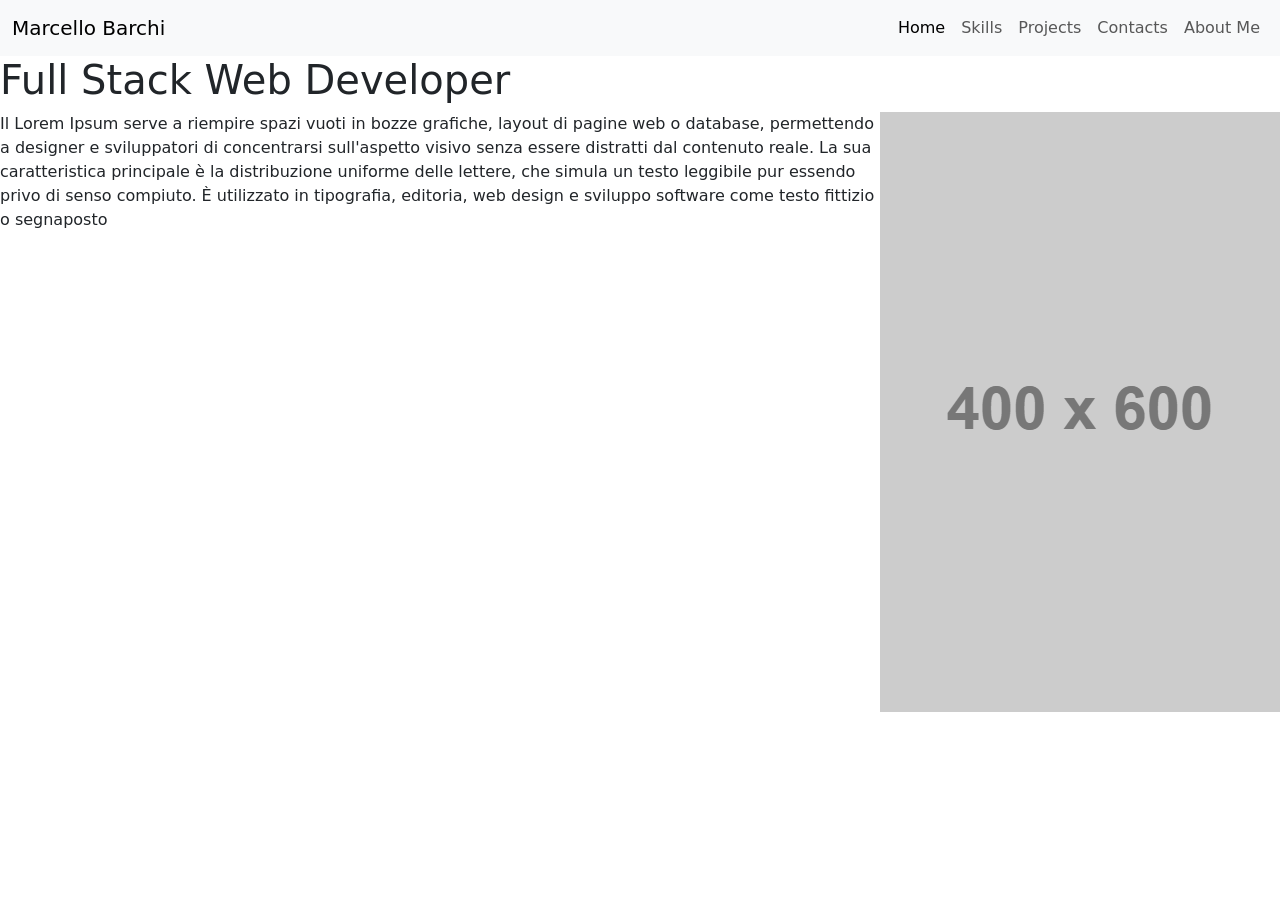
==== index.html @ 71aed59d "Aggiunta e configurazione navbar Bootstrap ( brand, sezione about me e allineamento dei link a destr" ====
<!DOCTYPE html>
<html>
    <head>
        <meta name="viewport" content="width=device-width, initial-scale=1">
        <meta charset="utf-8">
        <title>Full Stack Web Developer</title>
        <link rel="stylesheet" href="assets/css/style.css">
        <!--Bootstrap CSS/CDN-->
        <link href="https://cdn.jsdelivr.net/npm/bootstrap@5.3.8/dist/css/bootstrap.min.css" rel="stylesheet" integrity="sha384-sRIl4kxILFvY47J16cr9ZwB07vP4J8+LH7qKQnuqkuIAvNWLzeN8tE5YBujZqJLB" crossorigin="anonymous">     
    </head>
    <body>
        <header>
            <nav class="navbar navbar-expand-lg bg-body-tertiary">
                <div class="container-fluid">
                    <a class="navbar-brand" href="#">Marcello Barchi</a>
                    <button class="navbar-toggler" type="button" data-bs-toggle="collapse" data-bs-target="#navbarNav" aria-controls="navbarNav" aria-expanded="false" aria-label="Toggle navigation">
                    <span class="navbar-toggler-icon"></span>
                    </button>
                    <div class="collapse navbar-collapse" id="navbarNav">
                    <ul class="navbar-nav ms-auto">
                        <li class="nav-item">
                        <a class="nav-link active" aria-current="page" href="#">Home</a>
                        </li>
                        <li class="nav-item">
                        <a class="nav-link" href="#">Skills</a>
                        </li>
                        <li class="nav-item">
                        <a class="nav-link" href="#">Projects</a>
                        </li>
                        <li class="nav-item">
                        <a class="nav-link" href="#">Contacts</a>
                        </li>
                        <li class="nav-item">
                            <a class="nav-link" href="#">About Me</a>
                        <!--<a class="nav-link disabled" aria-disabled="true">Disabled</a>-->
                        </li>
                    </ul>
                    </div>
                </div>
                </nav>
        </header>
        <main>
            <div>
                <h1>Full Stack Web Developer</h1>
            </div>
            <div>
                <image id="profilo" src="assets/img/placeholder-400x600.png" alt="placeholder-400x600"></image>
            </div>
            <div>
                <p>Il Lorem Ipsum serve a riempire spazi vuoti in bozze grafiche, layout di pagine web o database, permettendo a designer e sviluppatori di concentrarsi sull'aspetto visivo senza essere distratti dal contenuto reale. La sua caratteristica principale è la distribuzione uniforme delle lettere, che simula un testo leggibile pur essendo privo di senso compiuto. È utilizzato in tipografia, editoria, web design e sviluppo software come testo fittizio o segnaposto</p>
            </div>
        </main>
        <footer></footer>
        <!-- Bootstrap Js -->
        <script src="https://cdn.jsdelivr.net/npm/bootstrap@5.3.8/dist/js/bootstrap.bundle.min.js" integrity="sha384-FKyoEForCGlyvwx9Hj09JcYn3nv7wiPVlz7YYwJrWVcXK/BmnVDxM+D2scQbITxI" crossorigin="anonymous"></script>
    </body>
</html>
---- assets/css/style.css ----
/****************************************************

                    File CSS beta 
                    
****************************************************/
/* |||||||||||||||||||||||||||||||||||||||||||||||||||||||*/
/* Imposta il box model su border-box per tutti gli elementi
   così padding e border non aumentano la larghezza totale */

html {
    box-sizing: border-box;
}
*,*::before, *::after {
    box-sizing: inherit;
}
/* ||||||||||||||||||||||||||||||||||||||||||||||||||||||| */



/* File CSS */

#profilo {
    float: right;
}
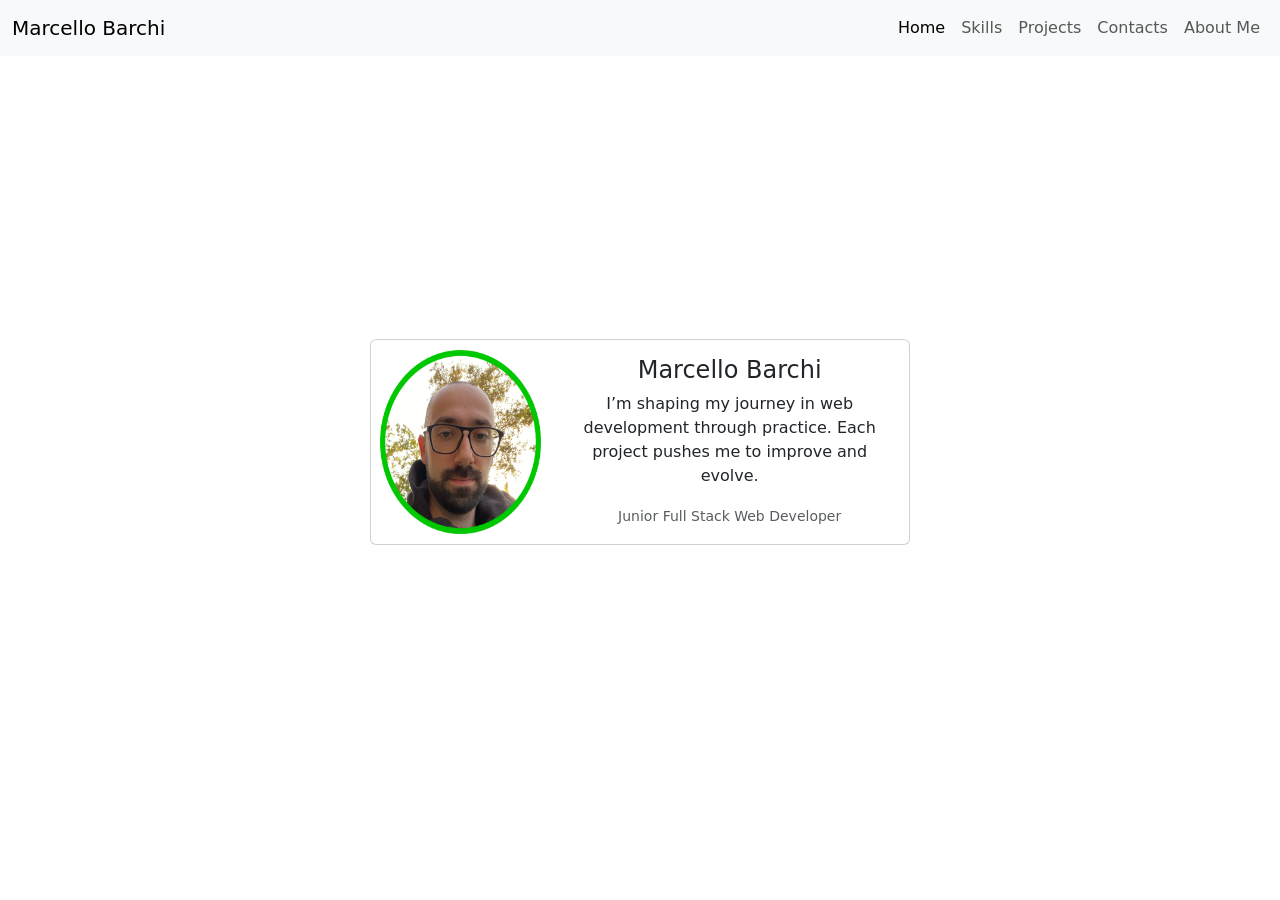
==== commit 1e51112b: "Sostituito layout homepage con card profilo Bootstrap e rimosso codice index/CSS obsoleto" ====
--- a/index.html
+++ b/index.html
@@ -10,7 +10,7 @@
     </head>
     <body>
         <header>
-            <nav class="navbar navbar-expand-lg bg-body-tertiary">
+            <nav class="navbar navbar-expand-lg bg-body-tertiary fixed-top">
                 <div class="container-fluid">
                     <a class="navbar-brand" href="#">Marcello Barchi</a>
                     <button class="navbar-toggler" type="button" data-bs-toggle="collapse" data-bs-target="#navbarNav" aria-controls="navbarNav" aria-expanded="false" aria-label="Toggle navigation">
@@ -39,16 +39,24 @@
                 </div>
                 </nav>
         </header>
-        <main>
-            <div>
-                <h1>Full Stack Web Developer</h1>
-            </div>
-            <div>
-                <image id="profilo" src="assets/img/placeholder-400x600.png" alt="placeholder-400x600"></image>
-            </div>
-            <div>
-                <p>Il Lorem Ipsum serve a riempire spazi vuoti in bozze grafiche, layout di pagine web o database, permettendo a designer e sviluppatori di concentrarsi sull'aspetto visivo senza essere distratti dal contenuto reale. La sua caratteristica principale è la distribuzione uniforme delle lettere, che simula un testo leggibile pur essendo privo di senso compiuto. È utilizzato in tipografia, editoria, web design e sviluppo software come testo fittizio o segnaposto</p>
-            </div>
+        <main class="d-flex flex-column justify-content-center align-items-center min-vh-100 text-center">
+            <section>
+                <!-- Card Profile -->
+                    <div class="card mb-3" style="max-width: 540px;">
+                        <div class="row g-0">
+                            <div class="col-md-4 d-flex align-items-center justify-content-center">
+                                <img id="profilo" src="assets/img/pi.png" class="img-fluid rounded-start" alt="Profile-image">
+                            </div>
+                            <div class="col-md-8">
+                            <div class="card-body">
+                                <h4 class="card-title text-center">Marcello Barchi</h4>
+                                <p class="card-text text-center">I’m shaping my journey in web development through practice. Each project pushes me to improve and evolve.</p>
+                                <p class="card-text text-center"><small class="text-body-secondary">Junior Full Stack Web Developer</small></p>
+                            </div>
+                            </div>
+                        </div>
+                    </div>
+            </section>
         </main>
         <footer></footer>
         <!-- Bootstrap Js -->
--- a/assets/css/style.css
+++ b/assets/css/style.css
@@ -1,6 +1,6 @@
-/****************************************************
+/****************************************************\
 
-                    File CSS beta 
+                    File CSS BETA 
                     
 ****************************************************/
 /* |||||||||||||||||||||||||||||||||||||||||||||||||||||||*/
@@ -17,8 +17,25 @@
 
 
 
-/* File CSS */
+/*Elements*/
+
+/*body {
+    padding-block-start: 70px;
+}*/
+h1 {
+    text-align:center;
+}
+
+p {
+    text-align:justify;
+}
+
+
+/* IDs */
 
 #profilo {
-    float: right;
-}+    width: 90%;
+    height: 90%;
+}
+
+/* Classes */
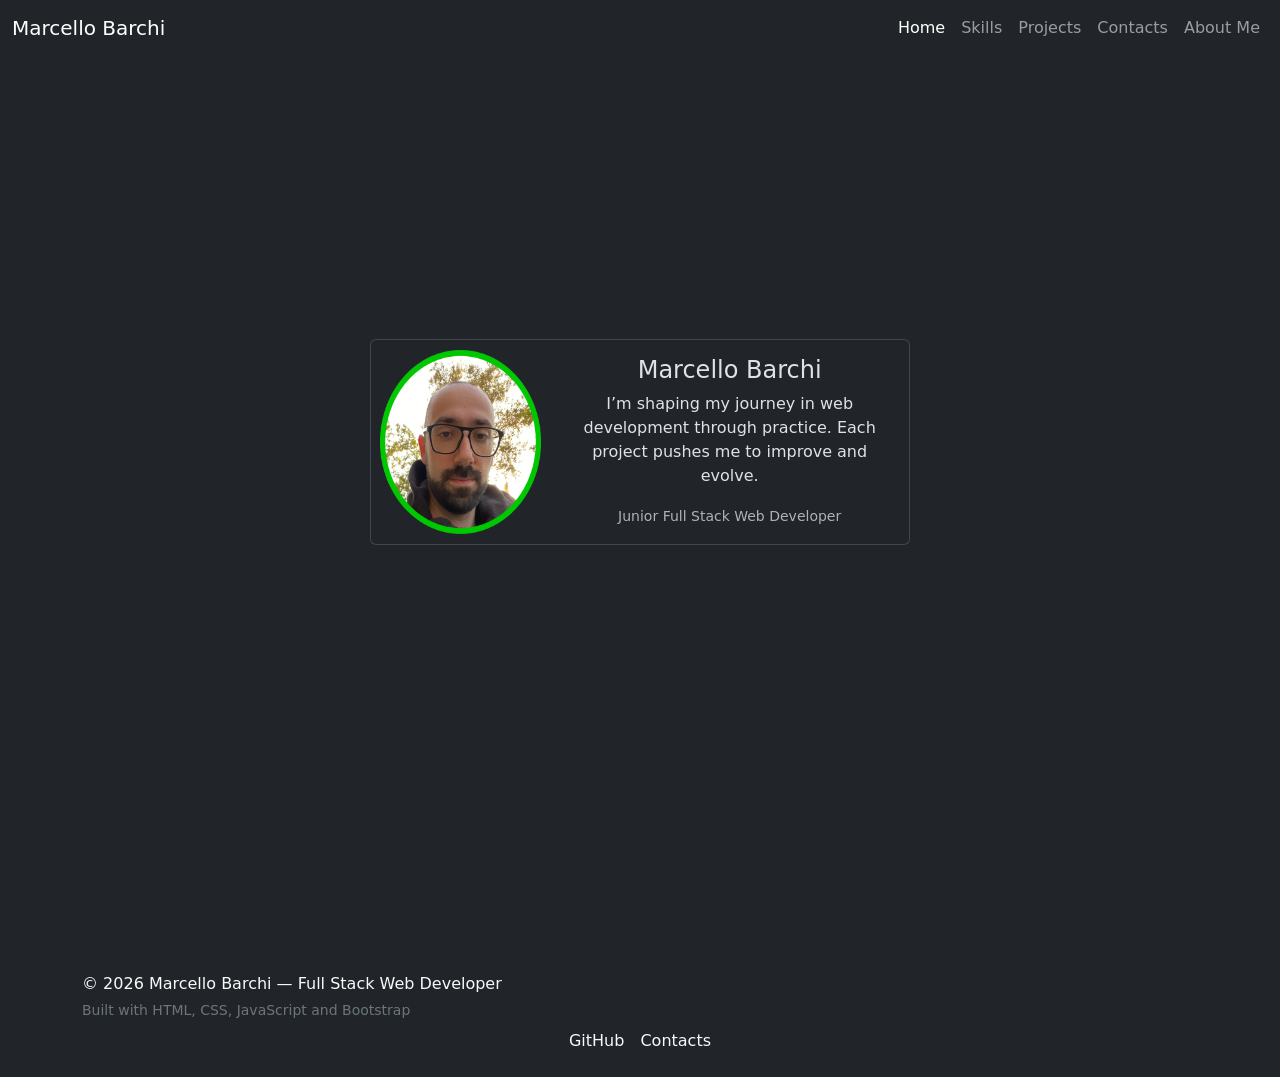
==== commit ae5226e7: "Aggiunto tema scuro e footer in tutte le pagine." ====
--- a/index.html
+++ b/index.html
@@ -1,5 +1,5 @@
 <!DOCTYPE html>
-<html>
+<html data-bs-theme="dark">
     <head>
         <meta name="viewport" content="width=device-width, initial-scale=1">
         <meta charset="utf-8">
@@ -10,34 +10,7 @@
     </head>
     <body>
         <header>
-            <nav class="navbar navbar-expand-lg bg-body-tertiary fixed-top">
-                <div class="container-fluid">
-                    <a class="navbar-brand" href="#">Marcello Barchi</a>
-                    <button class="navbar-toggler" type="button" data-bs-toggle="collapse" data-bs-target="#navbarNav" aria-controls="navbarNav" aria-expanded="false" aria-label="Toggle navigation">
-                    <span class="navbar-toggler-icon"></span>
-                    </button>
-                    <div class="collapse navbar-collapse" id="navbarNav">
-                    <ul class="navbar-nav ms-auto">
-                        <li class="nav-item">
-                        <a class="nav-link active" aria-current="page" href="#">Home</a>
-                        </li>
-                        <li class="nav-item">
-                        <a class="nav-link" href="#">Skills</a>
-                        </li>
-                        <li class="nav-item">
-                        <a class="nav-link" href="#">Projects</a>
-                        </li>
-                        <li class="nav-item">
-                        <a class="nav-link" href="#">Contacts</a>
-                        </li>
-                        <li class="nav-item">
-                            <a class="nav-link" href="#">About Me</a>
-                        <!--<a class="nav-link disabled" aria-disabled="true">Disabled</a>-->
-                        </li>
-                    </ul>
-                    </div>
-                </div>
-                </nav>
+            <div id="navbar"></div>
         </header>
         <main class="d-flex flex-column justify-content-center align-items-center min-vh-100 text-center">
             <section>
@@ -45,7 +18,7 @@
                     <div class="card mb-3" style="max-width: 540px;">
                         <div class="row g-0">
                             <div class="col-md-4 d-flex align-items-center justify-content-center">
-                                <img id="profilo" src="assets/img/pi.png" class="img-fluid rounded-start" alt="Profile-image">
+                                <img id="profilo" src="assets/img/pi.png" class="img-fluid" alt="Profile-image">    <!--rounded start-->
                             </div>
                             <div class="col-md-8">
                             <div class="card-body">
@@ -58,8 +31,9 @@
                     </div>
             </section>
         </main>
-        <footer></footer>
+        <div id="footer"></div>
         <!-- Bootstrap Js -->
         <script src="https://cdn.jsdelivr.net/npm/bootstrap@5.3.8/dist/js/bootstrap.bundle.min.js" integrity="sha384-FKyoEForCGlyvwx9Hj09JcYn3nv7wiPVlz7YYwJrWVcXK/BmnVDxM+D2scQbITxI" crossorigin="anonymous"></script>
+        <script src="assets/js/includes.js"></script>
     </body>
 </html>
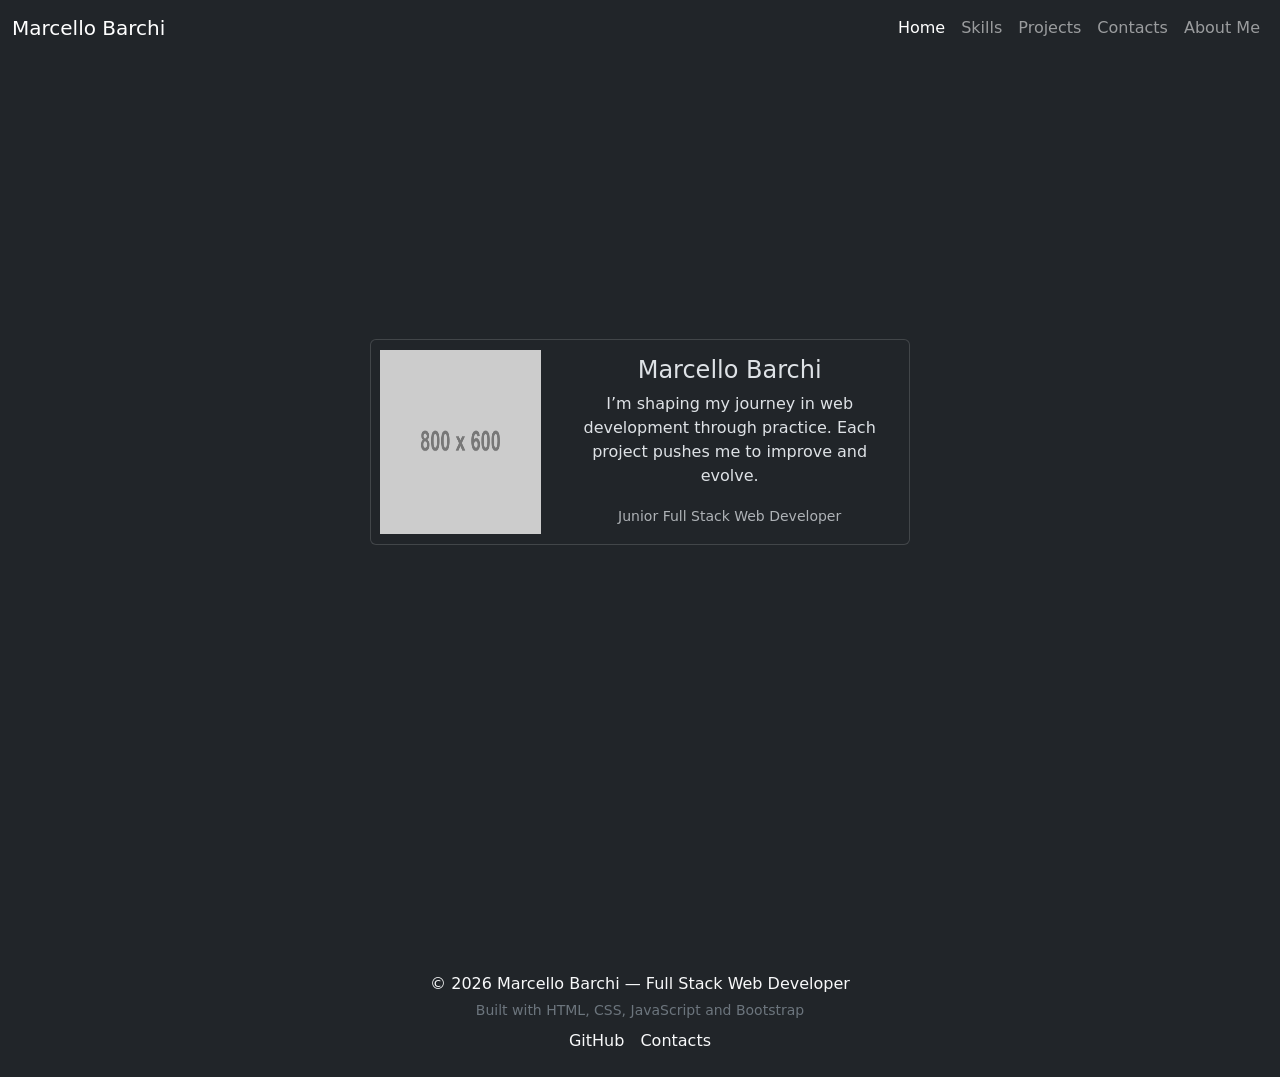
==== commit ba0134b0: "Changed formatting with Prettier and replaced images with placeholders" ====
--- a/index.html
+++ b/index.html
@@ -1,39 +1,66 @@
-<!DOCTYPE html>
+<!doctype html>
 <html data-bs-theme="dark">
-    <head>
-        <meta name="viewport" content="width=device-width, initial-scale=1">
-        <meta charset="utf-8">
-        <title>Full Stack Web Developer</title>
-        <link rel="stylesheet" href="assets/css/style.css">
-        <!--Bootstrap CSS/CDN-->
-        <link href="https://cdn.jsdelivr.net/npm/bootstrap@5.3.8/dist/css/bootstrap.min.css" rel="stylesheet" integrity="sha384-sRIl4kxILFvY47J16cr9ZwB07vP4J8+LH7qKQnuqkuIAvNWLzeN8tE5YBujZqJLB" crossorigin="anonymous">     
-    </head>
-    <body>
-        <header>
-            <div id="navbar"></div>
-        </header>
-        <main class="d-flex flex-column justify-content-center align-items-center min-vh-100 text-center">
-            <section>
-                <!-- Card Profile -->
-                    <div class="card mb-3" style="max-width: 540px;">
-                        <div class="row g-0">
-                            <div class="col-md-4 d-flex align-items-center justify-content-center">
-                                <img id="profilo" src="assets/img/pi.png" class="img-fluid" alt="Profile-image">    <!--rounded start-->
-                            </div>
-                            <div class="col-md-8">
-                            <div class="card-body">
-                                <h4 class="card-title text-center">Marcello Barchi</h4>
-                                <p class="card-text text-center">I’m shaping my journey in web development through practice. Each project pushes me to improve and evolve.</p>
-                                <p class="card-text text-center"><small class="text-body-secondary">Junior Full Stack Web Developer</small></p>
-                            </div>
-                            </div>
-                        </div>
-                    </div>
-            </section>
-        </main>
-        <div id="footer"></div>
-        <!-- Bootstrap Js -->
-        <script src="https://cdn.jsdelivr.net/npm/bootstrap@5.3.8/dist/js/bootstrap.bundle.min.js" integrity="sha384-FKyoEForCGlyvwx9Hj09JcYn3nv7wiPVlz7YYwJrWVcXK/BmnVDxM+D2scQbITxI" crossorigin="anonymous"></script>
-        <script src="assets/js/includes.js"></script>
-    </body>
-</html>+  <head>
+    <meta name="viewport" content="width=device-width, initial-scale=1" />
+    <meta charset="utf-8" />
+    <title>Full Stack Web Developer</title>
+    <link rel="stylesheet" href="assets/css/style.css" />
+    <!--Bootstrap CSS/CDN-->
+    <link
+      href="https://cdn.jsdelivr.net/npm/bootstrap@5.3.8/dist/css/bootstrap.min.css"
+      rel="stylesheet"
+      integrity="sha384-sRIl4kxILFvY47J16cr9ZwB07vP4J8+LH7qKQnuqkuIAvNWLzeN8tE5YBujZqJLB"
+      crossorigin="anonymous"
+    />
+  </head>
+
+  <body>
+    <header>
+      <div id="navbar"></div>
+    </header>
+    <main
+      class="d-flex flex-column justify-content-center align-items-center min-vh-100 text-center"
+    >
+      <section>
+        <!-- Card Profile -->
+        <div class="card mb-3" style="max-width: 540px">
+          <div class="row g-0">
+            <div
+              class="col-md-4 d-flex align-items-center justify-content-center"
+            >
+              <img
+                id="profilo"
+                src="assets/img/placeholder-800x600.png"
+                class="img-fluid"
+                alt="Profile-image"
+              />
+              <!--rounded start-->
+            </div>
+            <div class="col-md-8">
+              <div class="card-body">
+                <h4 class="card-title text-center">Marcello Barchi</h4>
+                <p class="card-text text-center">
+                  I’m shaping my journey in web development through practice.
+                  Each project pushes me to improve and evolve.
+                </p>
+                <p class="card-text text-center">
+                  <small class="text-body-secondary"
+                    >Junior Full Stack Web Developer</small
+                  >
+                </p>
+              </div>
+            </div>
+          </div>
+        </div>
+      </section>
+    </main>
+    <div id="footer"></div>
+    <!-- Bootstrap Js -->
+    <script
+      src="https://cdn.jsdelivr.net/npm/bootstrap@5.3.8/dist/js/bootstrap.bundle.min.js"
+      integrity="sha384-FKyoEForCGlyvwx9Hj09JcYn3nv7wiPVlz7YYwJrWVcXK/BmnVDxM+D2scQbITxI"
+      crossorigin="anonymous"
+    ></script>
+    <script src="assets/js/includes.js"></script>
+  </body>
+</html>
--- a/assets/css/style.css
+++ b/assets/css/style.css
@@ -8,14 +8,23 @@
    così padding e border non aumentano la larghezza totale */
 
 html {
-    box-sizing: border-box;
+  box-sizing: border-box;
 }
-*,*::before, *::after {
-    box-sizing: inherit;
+
+*,
+*::before,
+*::after {
+  box-sizing: inherit;
 }
-/* ||||||||||||||||||||||||||||||||||||||||||||||||||||||| */
 
+/* ============== Phone Media Queries ==================== */
+@media (max-width: 767px) {
+  body {
+    padding-block-start: 70px;
+  }
+}
 
+/* =======================================================*/
 
 /*Elements*/
 
@@ -23,19 +32,77 @@
     padding-block-start: 70px;
 }*/
 h1 {
-    text-align:center;
+  text-align: center;
 }
 
 p {
-    text-align:justify;
+  text-align: justify;
 }
 
+/* Classes */
+
+.btn-skill {
+  color: white;
+  width: 100%;
+  margin-bottom: 10px;
+}
+
+.btn-html {
+  background-color: #e34f26 !important;
+}
+
+.btn-css {
+  background-color: #1572b6 !important;
+}
+
+.btn-js {
+  background-color: #f7df1e !important;
+  color: black !important;
+}
+
+.btn-bootstrap {
+  background-color: #7952b3 !important;
+}
+
+.btn-php {
+  background-color: #777bb4 !important;
+}
+
+.btn-mysql {
+  background-color: #00758f !important;
+}
+
+.btn-git {
+  background-color: #f05032 !important;
+}
+
+.btn-wp {
+  background-color: #21759b !important;
+}
+
+.icon-skill {
+  width: 20px;
+  height: 20px;
+}
+
+.icon-skill-bootstrap {
+  width: 24px;
+  height: 24px;
+}
+
+.icon-skill-php {
+  width: 30px;
+  height: 30px;
+}
+
+.icon-skill-mysql {
+  width: 30px;
+  height: 30px;
+}
 
 /* IDs */
 
 #profilo {
-    width: 90%;
-    height: 90%;
+  width: 90%;
+  height: 90%;
 }
-
-/* Classes */
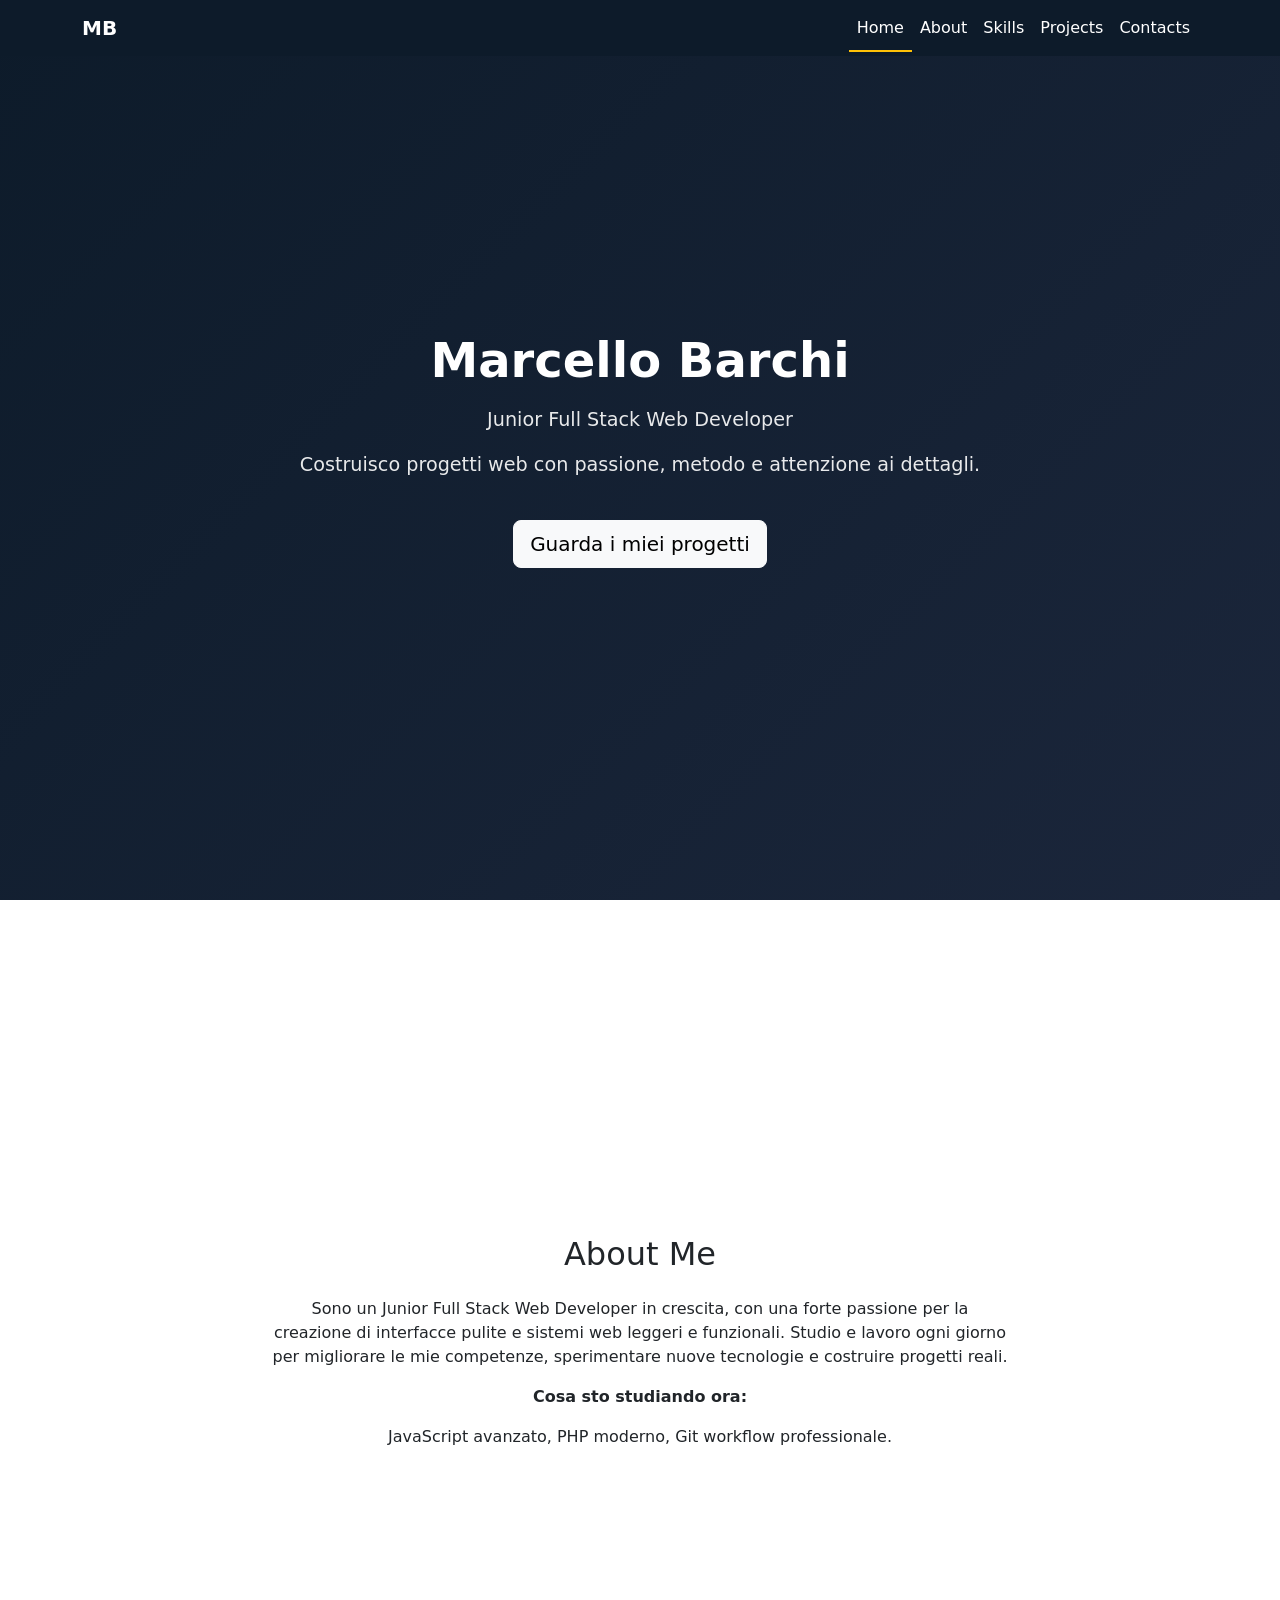
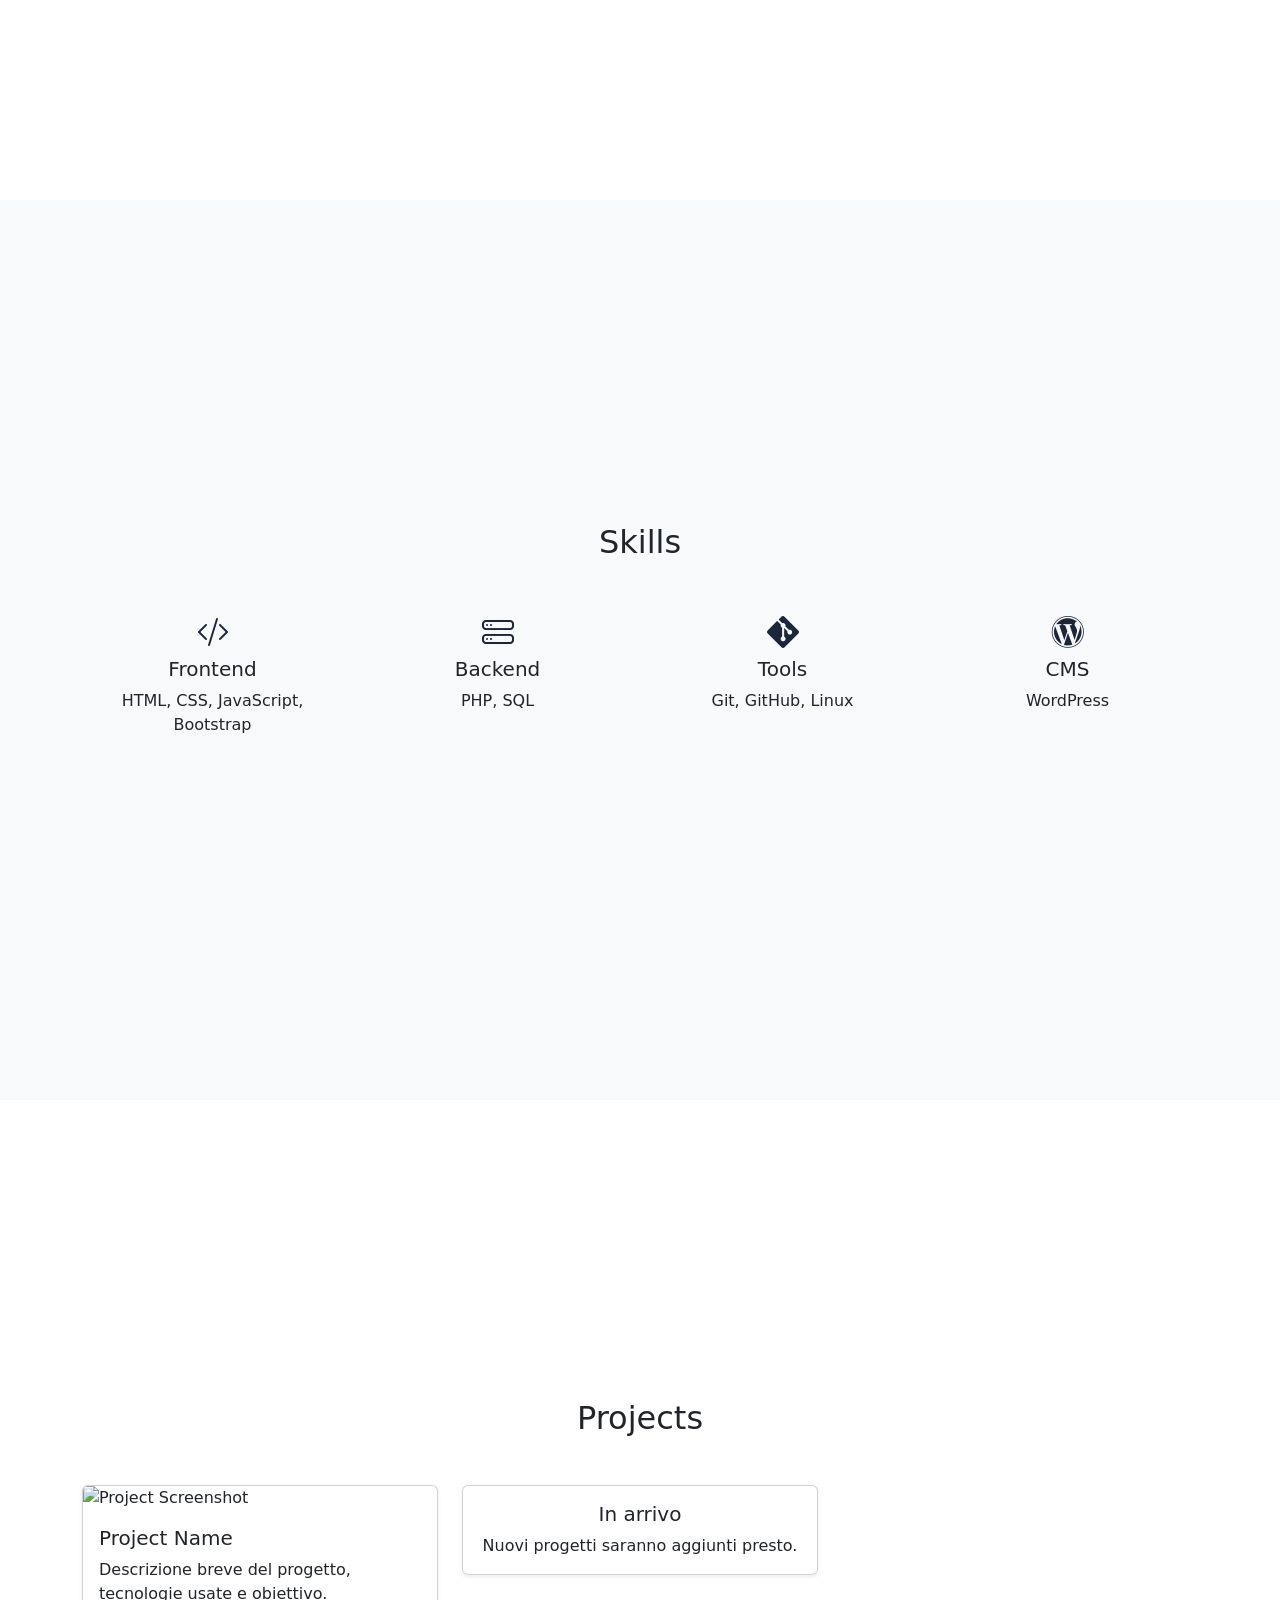
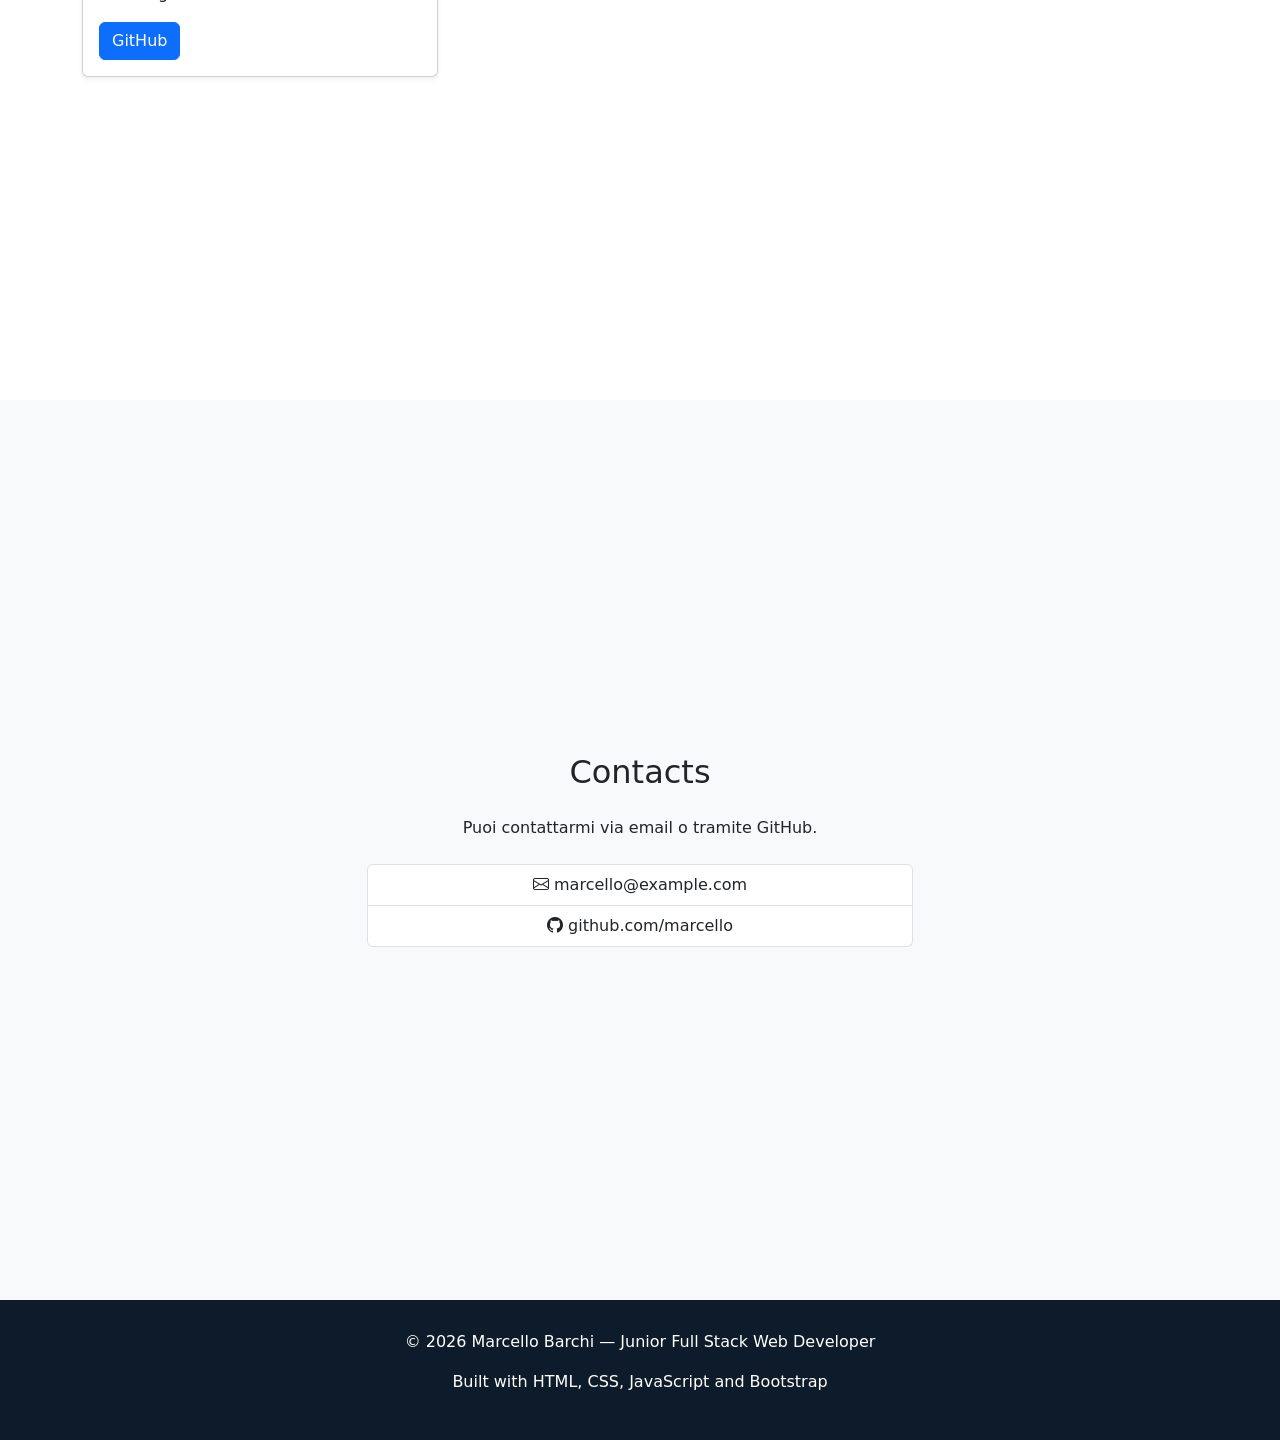
==== commit 5b935b05: "Design portfolio totalmente rivisitato." ====
--- a/index.html
+++ b/index.html
@@ -1,66 +1,198 @@
 <!doctype html>
-<html data-bs-theme="dark">
+<html lang="it">
   <head>
-    <meta name="viewport" content="width=device-width, initial-scale=1" />
-    <meta charset="utf-8" />
-    <title>Full Stack Web Developer</title>
-    <link rel="stylesheet" href="assets/css/style.css" />
-    <!--Bootstrap CSS/CDN-->
+    <meta charset="UTF-8" />
+    <meta name="viewport" content="width=device-width, initial-scale=1.0" />
+    <title>Marcello Barchi — Junior Full Stack Web Developer</title>
+
+    <!-- Bootstrap -->
     <link
-      href="https://cdn.jsdelivr.net/npm/bootstrap@5.3.8/dist/css/bootstrap.min.css"
+      href="https://cdn.jsdelivr.net/npm/bootstrap@5.3.2/dist/css/bootstrap.min.css"
       rel="stylesheet"
-      integrity="sha384-sRIl4kxILFvY47J16cr9ZwB07vP4J8+LH7qKQnuqkuIAvNWLzeN8tE5YBujZqJLB"
-      crossorigin="anonymous"
     />
+
+    <!-- Bootstrap Icons -->
+    <link
+      href="https://cdn.jsdelivr.net/npm/bootstrap-icons@1.11.1/font/bootstrap-icons.css"
+      rel="stylesheet"
+    />
+
+    <!--CSS-->
+    <link href="./assets/css/style.css" rel="stylesheet" />
   </head>
 
-  <body>
-    <header>
-      <div id="navbar"></div>
-    </header>
-    <main
-      class="d-flex flex-column justify-content-center align-items-center min-vh-100 text-center"
-    >
-      <section>
-        <!-- Card Profile -->
-        <div class="card mb-3" style="max-width: 540px">
-          <div class="row g-0">
-            <div
-              class="col-md-4 d-flex align-items-center justify-content-center"
-            >
+  <body data-bs-spy="scroll" data-bs-target="#navbar" data-bs-offset="80">
+    <!-- NAVBAR -->
+    <nav id="navbar" class="navbar navbar-expand-lg navbar-dark fixed-top">
+      <div class="container">
+        <a class="navbar-brand fw-bold" href="#hero">MB</a>
+
+        <button
+          class="navbar-toggler"
+          type="button"
+          data-bs-toggle="collapse"
+          data-bs-target="#navMenu"
+        >
+          <span class="navbar-toggler-icon"></span>
+        </button>
+
+        <div class="collapse navbar-collapse" id="navMenu">
+          <ul class="navbar-nav ms-auto">
+            <li class="nav-item"><a class="nav-link" href="#hero">Home</a></li>
+            <li class="nav-item">
+              <a class="nav-link" href="#about">About</a>
+            </li>
+            <li class="nav-item">
+              <a class="nav-link" href="#skills">Skills</a>
+            </li>
+            <li class="nav-item">
+              <a class="nav-link" href="#projects">Projects</a>
+            </li>
+            <li class="nav-item">
+              <a class="nav-link" href="#contacts">Contacts</a>
+            </li>
+          </ul>
+        </div>
+      </div>
+    </nav>
+
+    <!-- HERO -->
+    <section id="hero">
+      <div class="container text-center">
+        <h1>Marcello Barchi</h1>
+        <p class="mt-3">Junior Full Stack Web Developer</p>
+        <p class="mt-2">
+          Costruisco progetti web con passione, metodo e attenzione ai dettagli.
+        </p>
+        <a href="#projects" class="btn btn-light btn-lg mt-4"
+          >Guarda i miei progetti</a
+        >
+      </div>
+    </section>
+
+    <!-- ABOUT -->
+    <section id="about">
+      <div class="container">
+        <h2 class="text-center mb-4">About Me</h2>
+
+        <div class="row justify-content-center">
+          <div class="col-lg-8 text-center">
+            <p>
+              Sono un Junior Full Stack Web Developer in crescita, con una forte
+              passione per la creazione di interfacce pulite e sistemi web
+              leggeri e funzionali. Studio e lavoro ogni giorno per migliorare
+              le mie competenze, sperimentare nuove tecnologie e costruire
+              progetti reali.
+            </p>
+
+            <p class="mt-3 fw-bold">Cosa sto studiando ora:</p>
+            <p>JavaScript avanzato, PHP moderno, Git workflow professionale.</p>
+          </div>
+        </div>
+      </div>
+    </section>
+
+    <!-- SKILLS -->
+    <section id="skills" class="bg-light">
+      <div class="container">
+        <h2 class="text-center mb-5">Skills</h2>
+
+        <div class="row text-center">
+          <div class="col-md-3 mb-4">
+            <i class="bi bi-code-slash"></i>
+            <h5>Frontend</h5>
+            <p>HTML, CSS, JavaScript, Bootstrap</p>
+          </div>
+
+          <div class="col-md-3 mb-4">
+            <i class="bi bi-hdd-stack"></i>
+            <h5>Backend</h5>
+            <p>PHP, SQL</p>
+          </div>
+
+          <div class="col-md-3 mb-4">
+            <i class="bi bi-git"></i>
+            <h5>Tools</h5>
+            <p>Git, GitHub, Linux</p>
+          </div>
+
+          <div class="col-md-3 mb-4">
+            <i class="bi bi-wordpress"></i>
+            <h5>CMS</h5>
+            <p>WordPress</p>
+          </div>
+        </div>
+      </div>
+    </section>
+
+    <!-- PROJECTS -->
+    <section id="projects">
+      <div class="container">
+        <h2 class="text-center mb-5">Projects</h2>
+
+        <div class="row">
+          <!-- Project Card -->
+          <div class="col-md-4 mb-4">
+            <div class="card shadow-sm">
               <img
-                id="profilo"
-                src="assets/img/placeholder-800x600.png"
-                class="img-fluid"
-                alt="Profile-image"
+                src="img/project1.jpg"
+                class="card-img-top"
+                alt="Project Screenshot"
               />
-              <!--rounded start-->
+              <div class="card-body">
+                <h5 class="card-title">Project Name</h5>
+                <p class="card-text">
+                  Descrizione breve del progetto, tecnologie usate e obiettivo.
+                </p>
+                <a href="#" class="btn btn-primary">GitHub</a>
+              </div>
             </div>
-            <div class="col-md-8">
-              <div class="card-body">
-                <h4 class="card-title text-center">Marcello Barchi</h4>
-                <p class="card-text text-center">
-                  I’m shaping my journey in web development through practice.
-                  Each project pushes me to improve and evolve.
-                </p>
-                <p class="card-text text-center">
-                  <small class="text-body-secondary"
-                    >Junior Full Stack Web Developer</small
-                  >
-                </p>
+          </div>
+
+          <!-- Placeholder -->
+          <div class="col-md-4 mb-4">
+            <div class="card shadow-sm">
+              <div class="card-body text-center">
+                <h5 class="card-title">In arrivo</h5>
+                <p class="card-text">Nuovi progetti saranno aggiunti presto.</p>
               </div>
             </div>
           </div>
         </div>
-      </section>
-    </main>
-    <div id="footer"></div>
-    <!-- Bootstrap Js -->
-    <script
-      src="https://cdn.jsdelivr.net/npm/bootstrap@5.3.8/dist/js/bootstrap.bundle.min.js"
-      integrity="sha384-FKyoEForCGlyvwx9Hj09JcYn3nv7wiPVlz7YYwJrWVcXK/BmnVDxM+D2scQbITxI"
-      crossorigin="anonymous"
-    ></script>
-    <script src="assets/js/includes.js"></script>
+      </div>
+    </section>
+
+    <!-- CONTACTS -->
+    <section id="contacts" class="bg-light">
+      <div class="container">
+        <h2 class="text-center mb-4">Contacts</h2>
+
+        <div class="row justify-content-center">
+          <div class="col-lg-6">
+            <p class="text-center mb-4">
+              Puoi contattarmi via email o tramite GitHub.
+            </p>
+
+            <ul class="list-group text-center">
+              <li class="list-group-item">
+                <i class="bi bi-envelope"></i> marcello@example.com
+              </li>
+              <li class="list-group-item">
+                <i class="bi bi-github"></i> github.com/marcello
+              </li>
+            </ul>
+          </div>
+        </div>
+      </div>
+    </section>
+
+    <!-- FOOTER -->
+    <footer class="text-center">
+      <p>© 2026 Marcello Barchi — Junior Full Stack Web Developer</p>
+      <p>Built with HTML, CSS, JavaScript and Bootstrap</p>
+    </footer>
+
+    <!-- Bootstrap JS -->
+    <script src="https://cdn.jsdelivr.net/npm/bootstrap@5.3.2/dist/js/bootstrap.bundle.min.js"></script>
   </body>
 </html>
--- a/assets/css/style.css
+++ b/assets/css/style.css
@@ -1,108 +1,65 @@
-/****************************************************\
-
-                    File CSS BETA 
-                    
-****************************************************/
-/* |||||||||||||||||||||||||||||||||||||||||||||||||||||||*/
-/* Imposta il box model su border-box per tutti gli elementi
-   così padding e border non aumentano la larghezza totale */
-
 html {
-  box-sizing: border-box;
+  scroll-behavior: smooth;
 }
 
-*,
-*::before,
-*::after {
-  box-sizing: inherit;
+section {
+  height: 100vh;
+  padding: 80px 0;
+  align-content: center;
 }
 
-/* ============== Phone Media Queries ==================== */
-@media (max-width: 767px) {
-  body {
-    padding-block-start: 70px;
-  }
+#hero {
+  display: flex;
+  align-items: center;
+  background: linear-gradient(135deg, #0d1b2a, #1b263b);
+  color: white;
 }
 
-/* =======================================================*/
-
-/*Elements*/
-
-/*body {
-    padding-block-start: 70px;
-}*/
-h1 {
-  text-align: center;
+#hero h1 {
+  font-size: 3rem;
+  font-weight: 700;
 }
 
-p {
-  text-align: justify;
+#hero p {
+  font-size: 1.2rem;
+  opacity: 0.9;
 }
 
-/* Classes */
-
-.btn-skill {
-  color: white;
-  width: 100%;
-  margin-bottom: 10px;
+.navbar {
+  background-color: #0d1b2a;
 }
 
-.btn-html {
-  background-color: #e34f26 !important;
+.navbar a {
+  color: white !important;
+  font-weight: 500;
 }
 
-.btn-css {
-  background-color: #1572b6 !important;
+.navbar a:hover {
+  opacity: 0.7;
 }
 
-.btn-js {
-  background-color: #f7df1e !important;
-  color: black !important;
+.nav-link {
+  position: relative;
 }
 
-.btn-bootstrap {
-  background-color: #7952b3 !important;
+.nav-link.active::after {
+  content: "";
+  position: absolute;
+  bottom: -4px;
+  left: 0;
+  width: 100%;
+  height: 2px;
+  background: #ffc107;
 }
 
-.btn-php {
-  background-color: #777bb4 !important;
+#skills i {
+  font-size: 2rem;
+  margin-bottom: 10px;
+  color: #1b263b;
 }
 
-.btn-mysql {
-  background-color: #00758f !important;
+footer {
+  background: #0d1b2a;
+  color: white;
+  padding: 30px 0;
 }
-
-.btn-git {
-  background-color: #f05032 !important;
-}
-
-.btn-wp {
-  background-color: #21759b !important;
-}
-
-.icon-skill {
-  width: 20px;
-  height: 20px;
-}
-
-.icon-skill-bootstrap {
-  width: 24px;
-  height: 24px;
-}
-
-.icon-skill-php {
-  width: 30px;
-  height: 30px;
-}
-
-.icon-skill-mysql {
-  width: 30px;
-  height: 30px;
-}
-
-/* IDs */
-
-#profilo {
-  width: 90%;
-  height: 90%;
-}
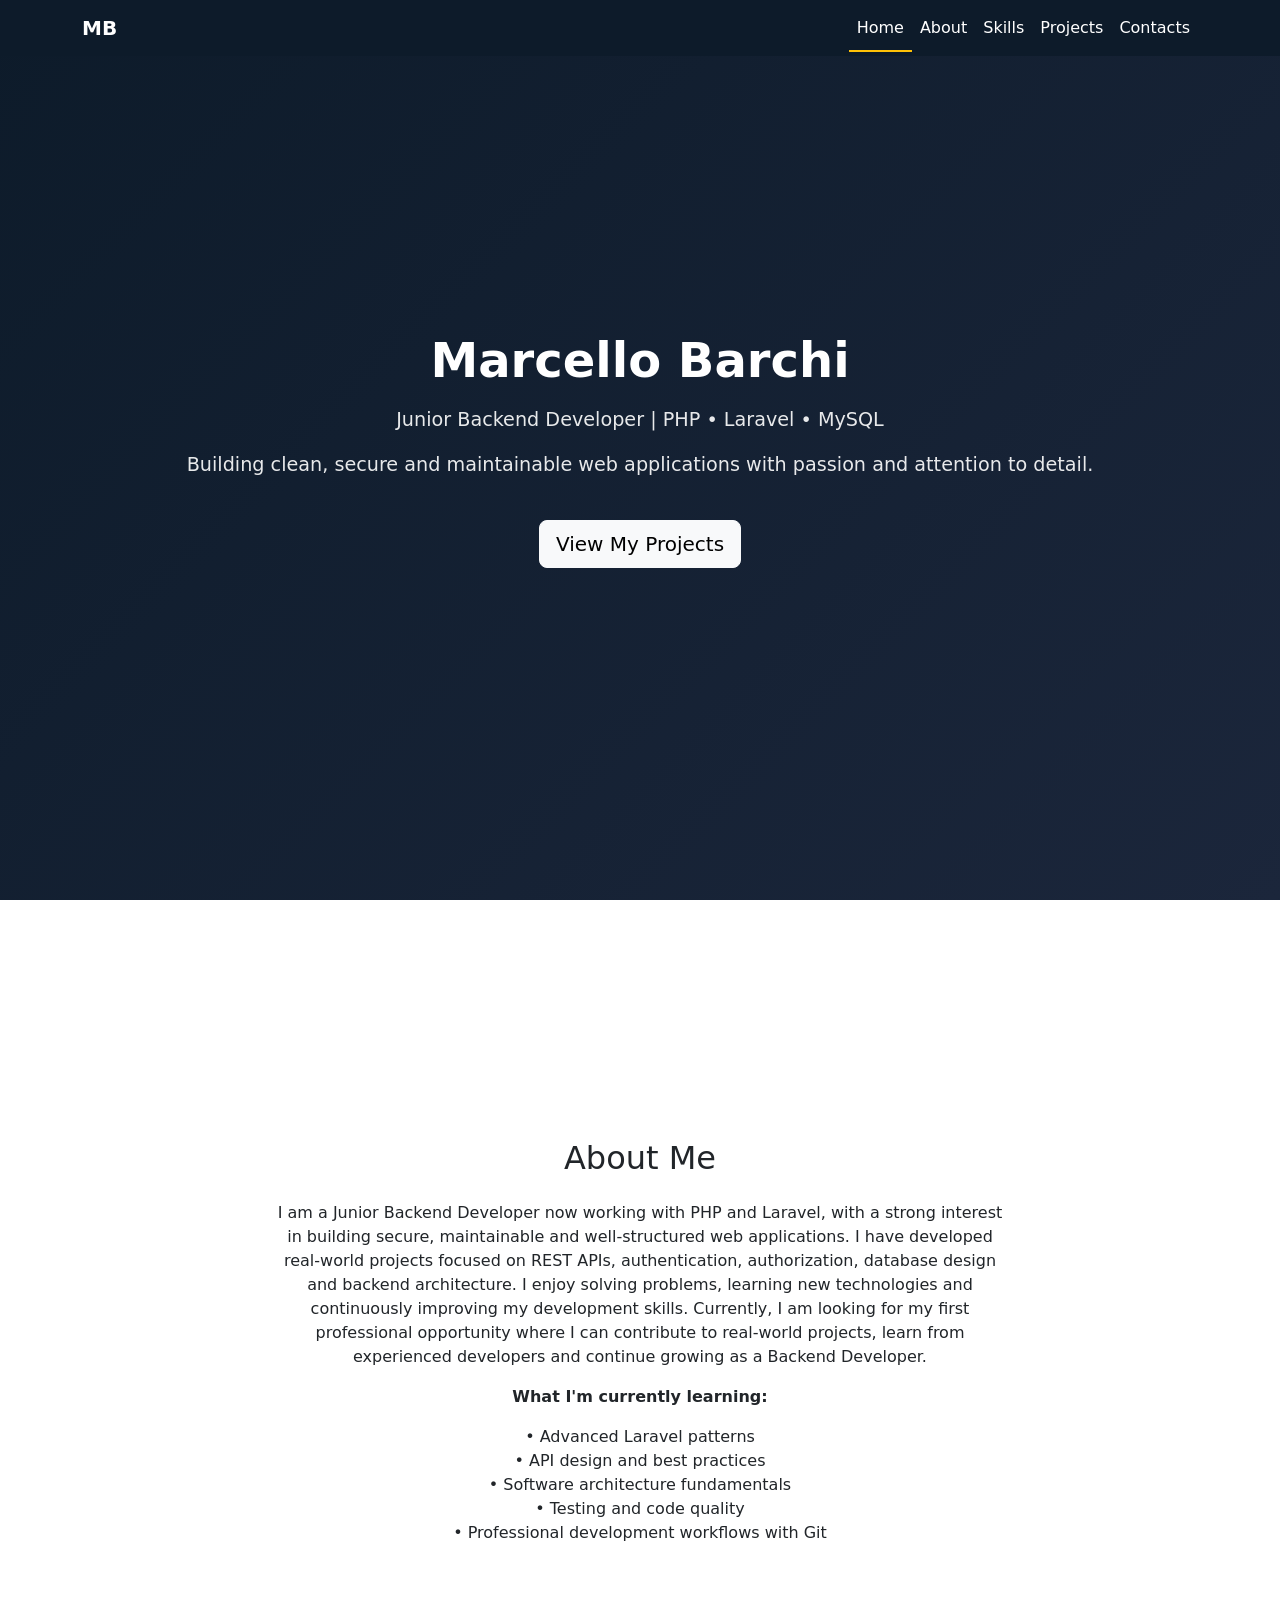
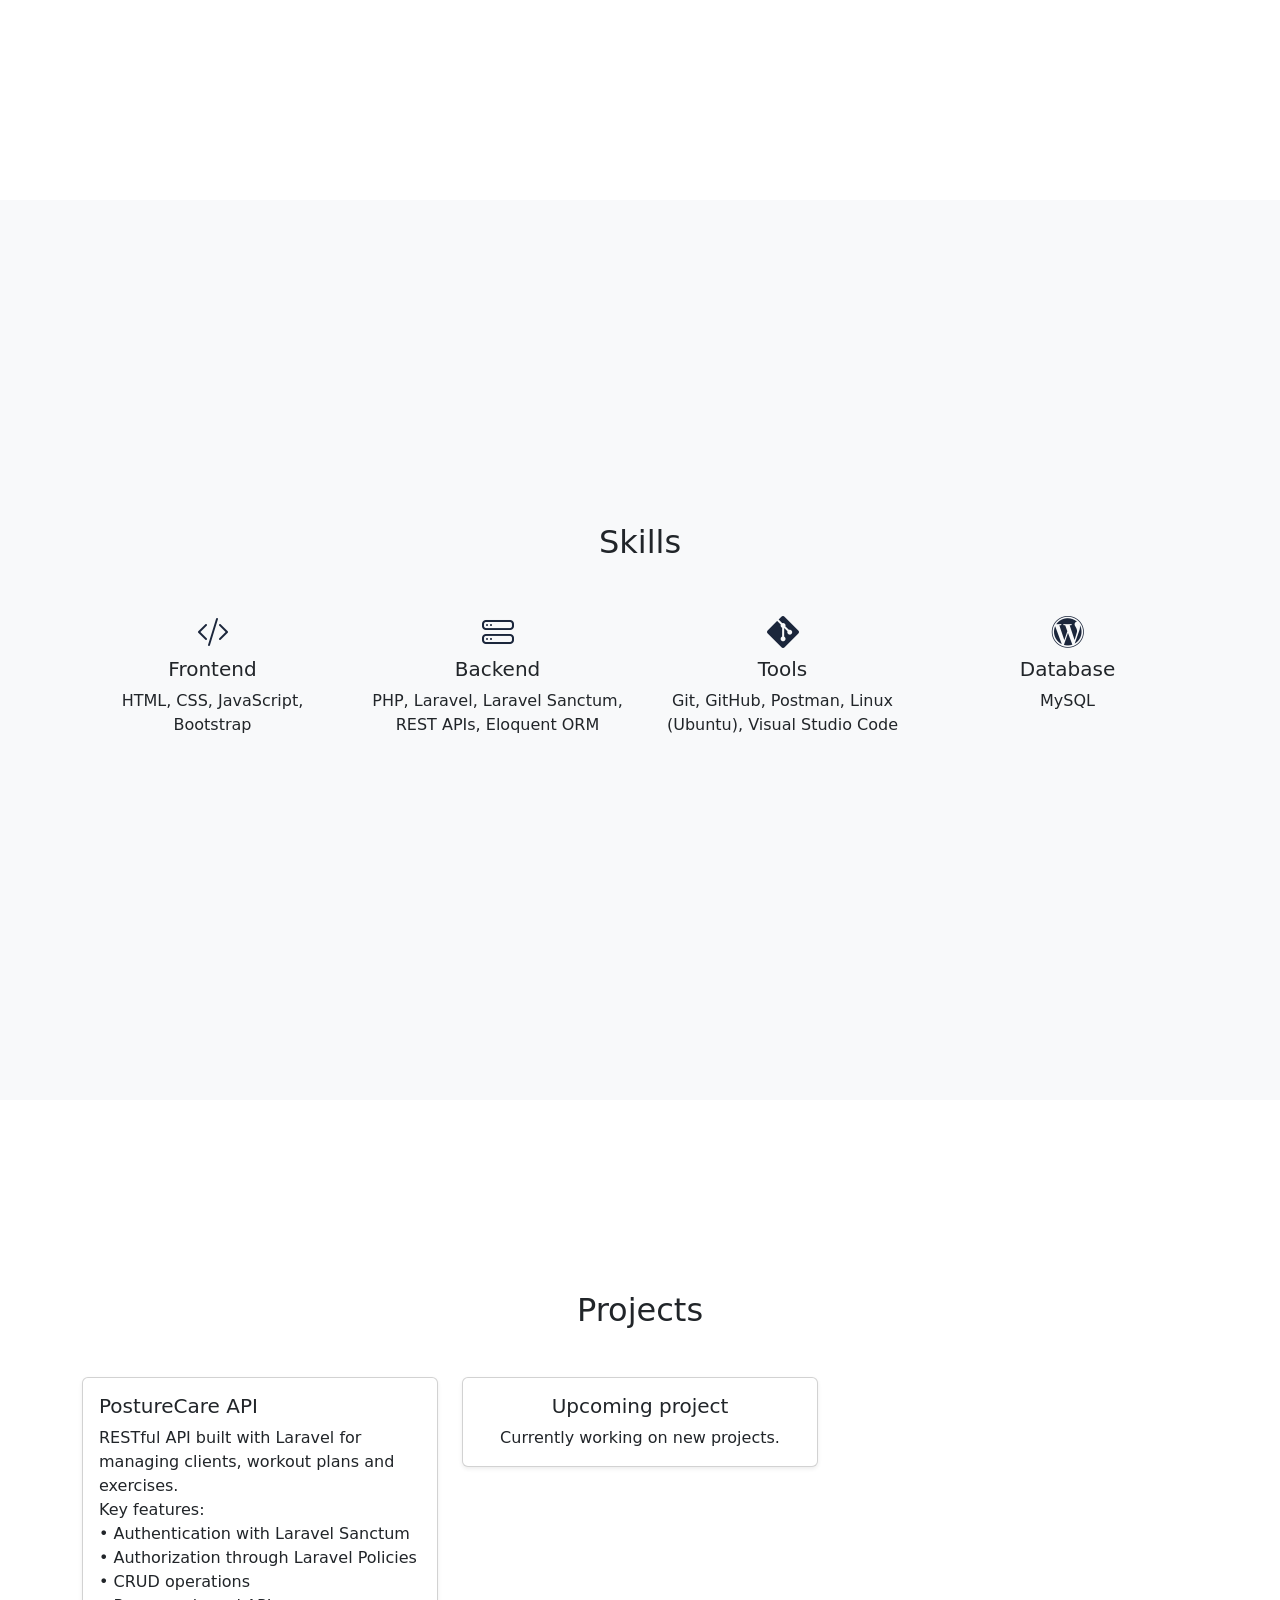
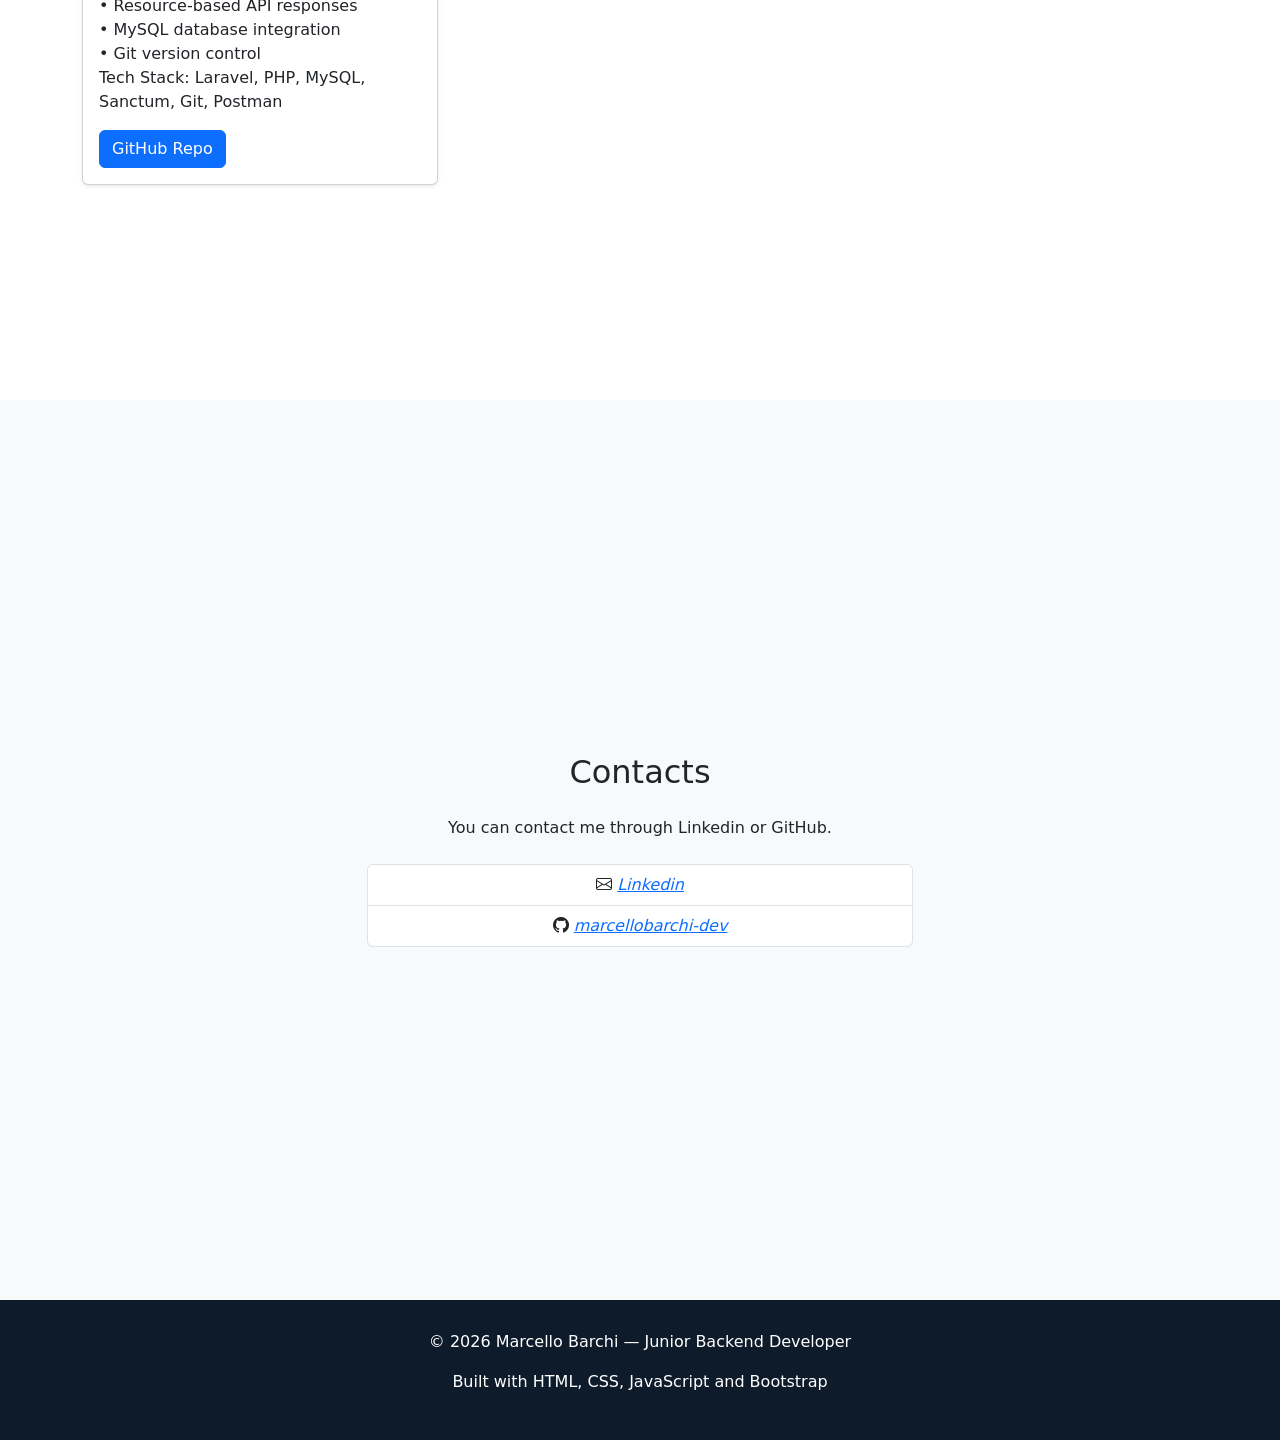
==== commit af8809c6: "feat: update portfolio hero, about section and project descriptions. docs: rewrite portfolio content" ====
--- a/index.html
+++ b/index.html
@@ -3,7 +3,7 @@
   <head>
     <meta charset="UTF-8" />
     <meta name="viewport" content="width=device-width, initial-scale=1.0" />
-    <title>Marcello Barchi — Junior Full Stack Web Developer</title>
+    <title>Marcello Barchi — Junior Backend Developer</title>
 
     <!-- Bootstrap -->
     <link
@@ -60,12 +60,12 @@
     <section id="hero">
       <div class="container text-center">
         <h1>Marcello Barchi</h1>
-        <p class="mt-3">Junior Full Stack Web Developer</p>
+        <p class="mt-3">Junior Backend Developer | PHP • Laravel • MySQL</p>
         <p class="mt-2">
-          Costruisco progetti web con passione, metodo e attenzione ai dettagli.
+          Building clean, secure and maintainable web applications with passion and attention to detail.
         </p>
         <a href="#projects" class="btn btn-light btn-lg mt-4"
-          >Guarda i miei progetti</a
+          >View My Projects</a
         >
       </div>
     </section>
@@ -78,15 +78,21 @@
         <div class="row justify-content-center">
           <div class="col-lg-8 text-center">
             <p>
-              Sono un Junior Full Stack Web Developer in crescita, con una forte
-              passione per la creazione di interfacce pulite e sistemi web
-              leggeri e funzionali. Studio e lavoro ogni giorno per migliorare
-              le mie competenze, sperimentare nuove tecnologie e costruire
-              progetti reali.
+              I am a Junior Backend Developer now working with PHP and Laravel, with a strong interest in building secure, maintainable and well-structured web applications.
+
+              I have developed real-world projects focused on REST APIs, authentication, authorization, database design and backend architecture. I enjoy solving problems, learning new technologies and continuously improving my development skills.
+
+              Currently, I am looking for my first professional opportunity where I can contribute to real-world projects, learn from experienced developers and continue growing as a Backend Developer.
             </p>
 
-            <p class="mt-3 fw-bold">Cosa sto studiando ora:</p>
-            <p>JavaScript avanzato, PHP moderno, Git workflow professionale.</p>
+            <p class="mt-3 fw-bold">What I'm currently learning:</p>
+            <p class="text-center">
+              • Advanced Laravel patterns</br>
+              • API design and best practices</br>
+              • Software architecture fundamentals</br>
+              • Testing and code quality</br>
+              • Professional development workflows with Git
+            </p>
           </div>
         </div>
       </div>
@@ -107,19 +113,19 @@
           <div class="col-md-3 mb-4">
             <i class="bi bi-hdd-stack"></i>
             <h5>Backend</h5>
-            <p>PHP, SQL</p>
+            <p>PHP, Laravel, Laravel Sanctum, REST APIs, Eloquent ORM</p>
           </div>
 
           <div class="col-md-3 mb-4">
             <i class="bi bi-git"></i>
             <h5>Tools</h5>
-            <p>Git, GitHub, Linux</p>
+            <p>Git, GitHub, Postman, Linux (Ubuntu), Visual Studio Code</p>
           </div>
 
           <div class="col-md-3 mb-4">
             <i class="bi bi-wordpress"></i>
-            <h5>CMS</h5>
-            <p>WordPress</p>
+            <h5>Database</h5>
+            <p>MySQL</p>
           </div>
         </div>
       </div>
@@ -134,17 +140,28 @@
           <!-- Project Card -->
           <div class="col-md-4 mb-4">
             <div class="card shadow-sm">
-              <img
+              <!-- <img
                 src="img/project1.jpg"
                 class="card-img-top"
                 alt="Project Screenshot"
-              />
+              /> -->
               <div class="card-body">
-                <h5 class="card-title">Project Name</h5>
+                <h5 class="card-title">PostureCare API</h5>
                 <p class="card-text">
-                  Descrizione breve del progetto, tecnologie usate e obiettivo.
+                  RESTful API built with Laravel for managing clients, workout plans and exercises.</br>
+
+                  Key features:</br>
+                  • Authentication with Laravel Sanctum</br>
+                  • Authorization through Laravel Policies</br>
+                  • CRUD operations</br>
+                  • Resource-based API responses</br>
+                  • MySQL database integration</br>
+                  • Git version control</br>
+
+                  Tech Stack:
+                  Laravel, PHP, MySQL, Sanctum, Git, Postman
                 </p>
-                <a href="#" class="btn btn-primary">GitHub</a>
+                <a href="https://github.com/marcellobarchi-dev/posture-care-api" class="btn btn-primary" target="blank">GitHub Repo</a>
               </div>
             </div>
           </div>
@@ -153,8 +170,8 @@
           <div class="col-md-4 mb-4">
             <div class="card shadow-sm">
               <div class="card-body text-center">
-                <h5 class="card-title">In arrivo</h5>
-                <p class="card-text">Nuovi progetti saranno aggiunti presto.</p>
+                <h5 class="card-title">Upcoming project</h5>
+                <p class="card-text">Currently working on new projects.</p>
               </div>
             </div>
           </div>
@@ -170,15 +187,18 @@
         <div class="row justify-content-center">
           <div class="col-lg-6">
             <p class="text-center mb-4">
-              Puoi contattarmi via email o tramite GitHub.
+              You can contact me through Linkedin or GitHub.
             </p>
 
             <ul class="list-group text-center">
               <li class="list-group-item">
-                <i class="bi bi-envelope"></i> marcello@example.com
+                <i class="bi bi-envelope">
+                  <a href="https://www.linkedin.com/in/marcello-barchi-4296a044b" target="blank">Linkedin</a></i> 
               </li>
               <li class="list-group-item">
-                <i class="bi bi-github"></i> github.com/marcello
+                <i class="bi bi-github">
+                  <a href="https://github.com/marcellobarchi-dev" target="blank">marcellobarchi-dev</a>
+                </i>
               </li>
             </ul>
           </div>
@@ -188,7 +208,7 @@
 
     <!-- FOOTER -->
     <footer class="text-center">
-      <p>© 2026 Marcello Barchi — Junior Full Stack Web Developer</p>
+      <p>© 2026 Marcello Barchi — Junior Backend Developer</p>
       <p>Built with HTML, CSS, JavaScript and Bootstrap</p>
     </footer>
 
